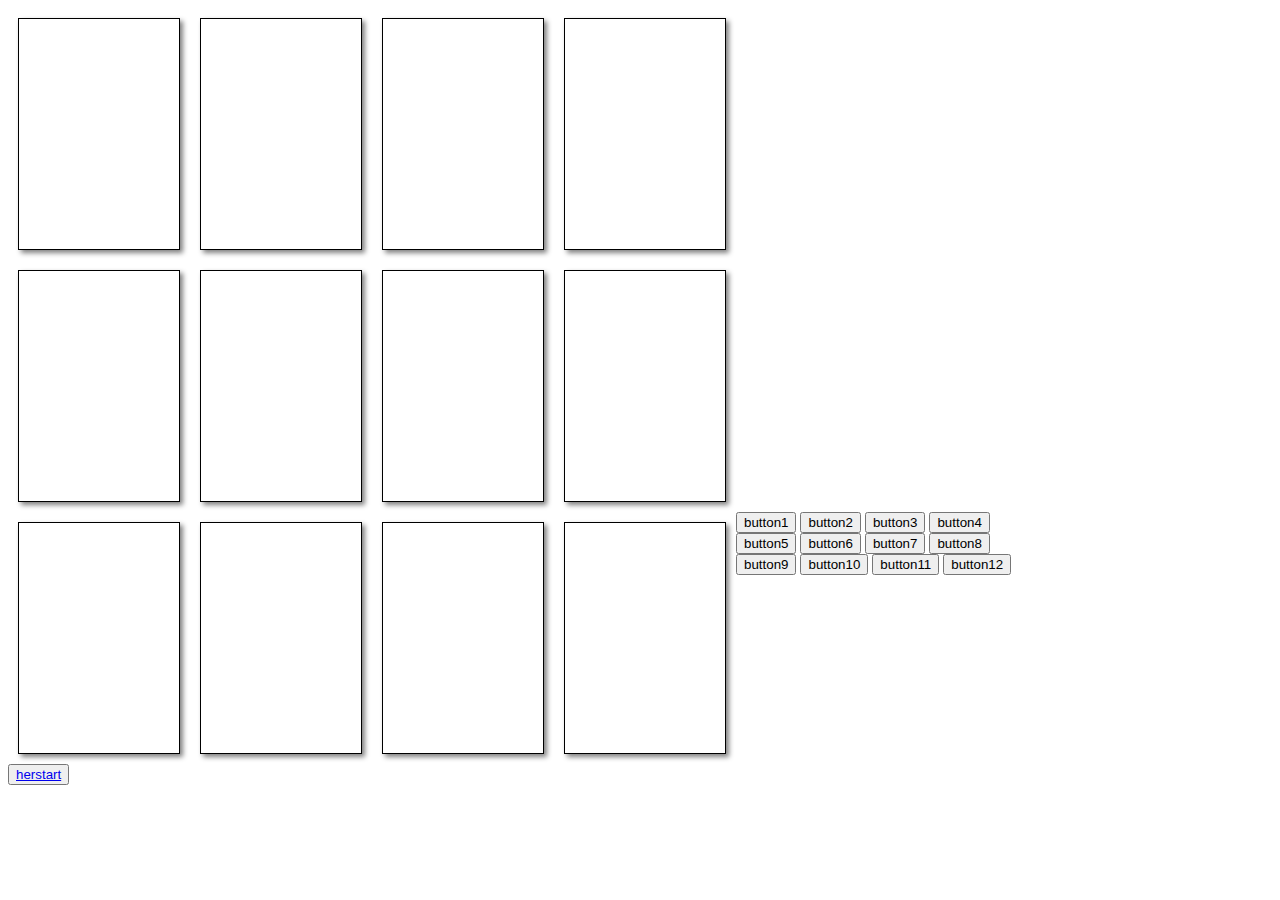
==== index.html @ ecd94c32 "Add files via upload" ====
<!DOCTYPE html>
<html lang="en">
<head>
  <meta charset="UTF-8">
  <meta name="viewport" content="width=device-width, initial-scale=1.0">
  <meta http-equiv="X-UA-Compatible" content="ie=edge">
  <link rel="stylesheet" href="style.css">
  <script src="script.js"s></script>
  <title>Document</title>
</head>
<body>
<div class="container">
 <div onclick="location.href='#';" style="cursor: pointer;" class="row">
  <div></div>
  <div></div>
  <div></div>
  <div></div>
 </div>
 <div onclick="location.href='#';" style="cursor: pointer;" class="row">
  <div></div>
  <div></div>
  <div></div>
  <div></div>
 </div>
 <div onclick="location.href='#';" style="cursor: pointer;" class="row">
  <div></div>
  <div></div>
  <div></div>
  <div></div>
 </div>
 </div>
 <div onclick="location.href='#';" style="cursor: pointer;" class="button"></div>
 <button id = "button" class="link">button1</button>
 <button id = "button" class="link">button2</button>
 <button id = "button" class="link">button3</button>
 <button id = "button" class="link">button4</button>
 <div onclick="location.href='#';" style="cursor: pointer;" class="button"></div>
 <button id = "button" class="link">button5</button>
 <button id = "button" class="link">button6</button>
 <button id = "button" class="link">button7</button>
 <button id = "button" class="link">button8</button>
 <div onclick="location.href='#';" style="cursor: pointer;" class="button"></div>
 <button id = "button" class="link">button9</button>
 <button id = "button" class="link">button10</button>
 <button id = "button" class="link">button11</button>
 <button id = "button" class="link">button12</button>
 <div onclick="location.href='#';" style="cursor: pointer;" class="button"></div>
 </div>
 <form>
 <button class="button"><a href="start.html">herstart</a></button>
 </form>
</body>
</html>
---- style.css ----
div.container, div.row, form {
    clear: both;
    }
    div.row > div {
    position: relative;
    float: left;
    width: 100px;
    height: 170px;
    padding: 30px;
    margin: 10px;
    border: 1px solid black;
    box-shadow: 3px 3px 5px grey;
    vertical-align: bottom;
    }
    div.row > div > img {
    display: inline-block;
    position: absolute;
    width: 100px;
    bottom: 30px;
    }
    .visible {
    visibility: visible;
    }
    .hidden {
    visibility: hidden;
    }
    .done {
    visibility: visible;
    }
   div.button > button{
    display: inline-block;
    position: absolute;
    width: 100px;
    bottom: 30px;
    }
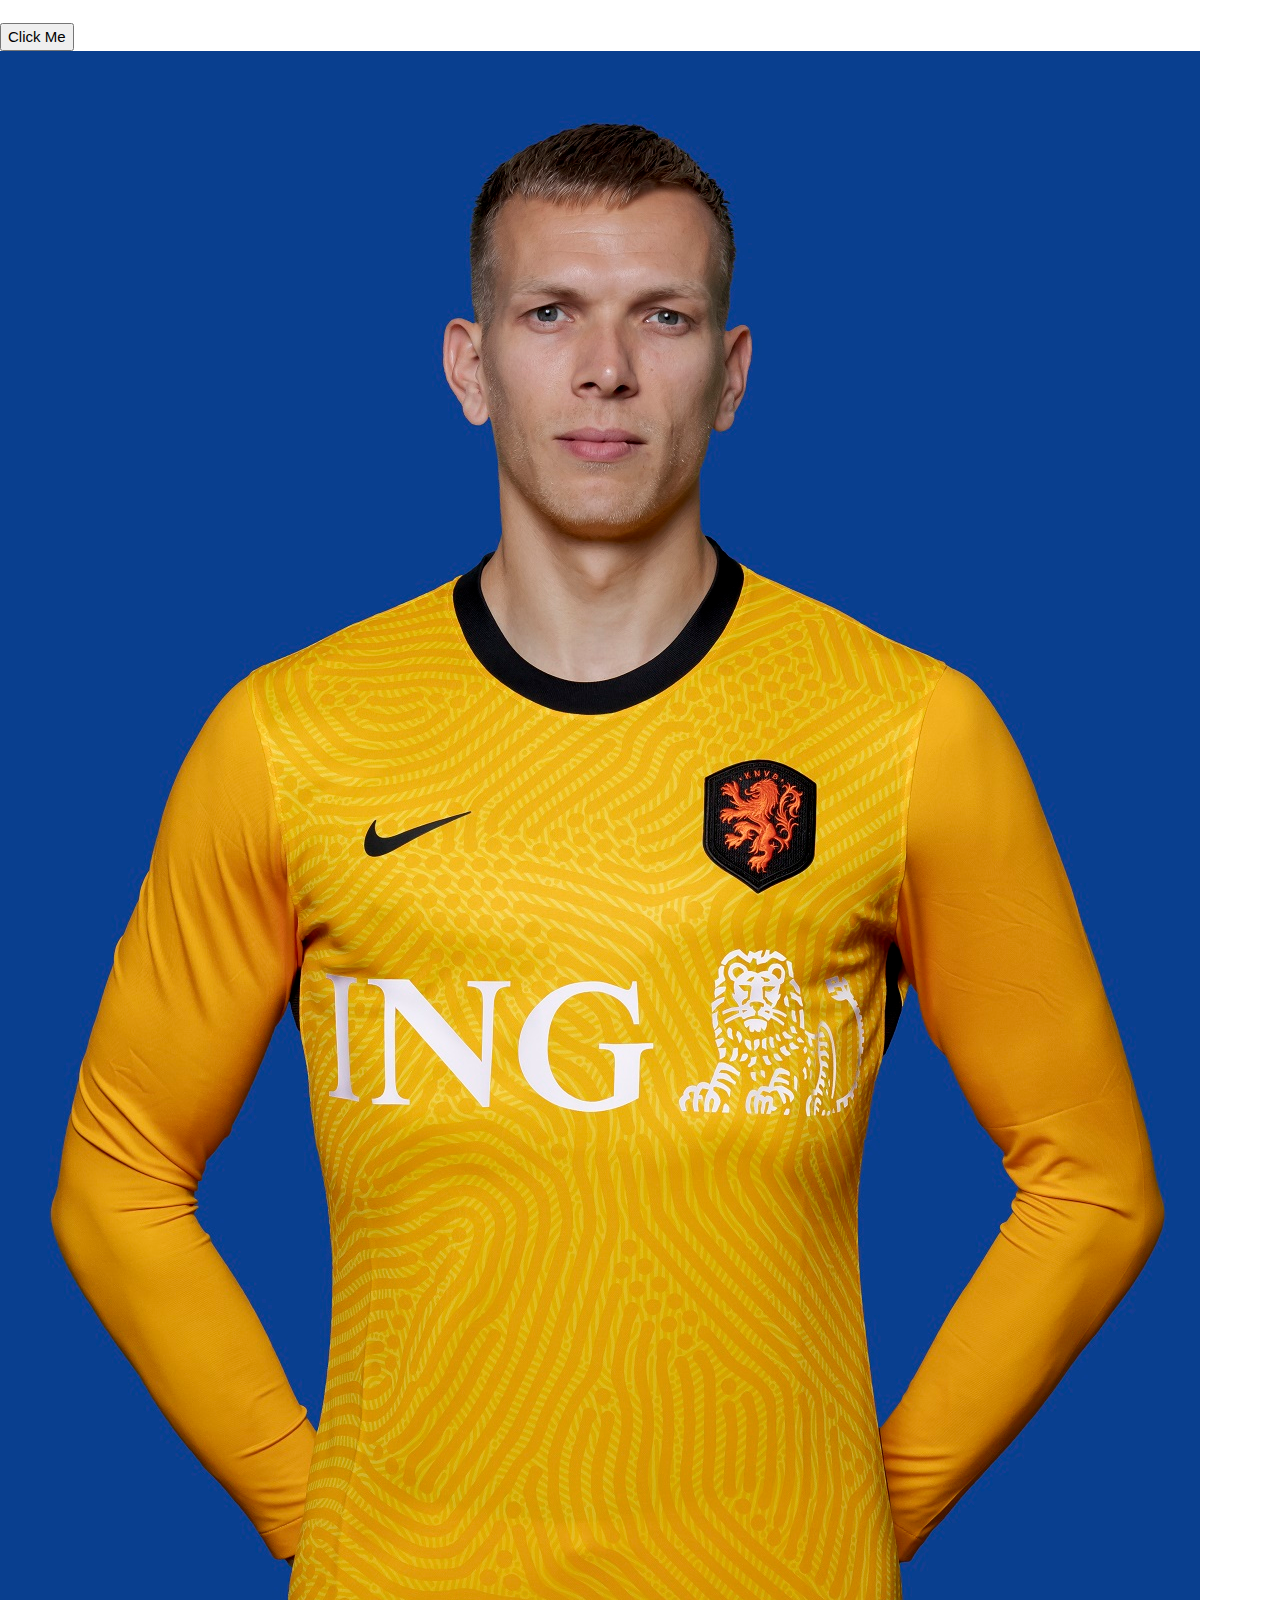
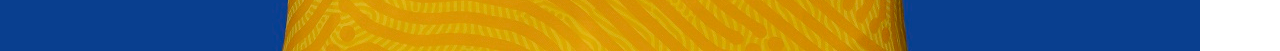
==== commit 7b38c49c: "Update index.html" ====
--- a/index.html
+++ b/index.html
@@ -1,53 +1,23 @@
 <!DOCTYPE html>
 <html lang="en">
 <head>
-  <meta charset="UTF-8">
-  <meta name="viewport" content="width=device-width, initial-scale=1.0">
-  <meta http-equiv="X-UA-Compatible" content="ie=edge">
-  <link rel="stylesheet" href="style.css">
-  <script src="script.js"s></script>
+ <meta charset="utf-8">
+    <meta name="viewport" content="width=device-width, initial-scale=1, shrink-to-fit=no">
+	<link rel="stylesheet" href="https://stackpath.bootstrapcdn.com/bootstrap/4.5.0/css/bootstrap.min.css" integrity="sha384-9aIt2nRpC12Uk9gS9baDl411NQApFmC26EwAOH8WgZl5MYYxFfc+NcPb1dKGj7Sk" crossorigin="anonymous">
+	<link rel="stylesheet" href="style.css">
+	<link rel="stylesheet" href="https://www.w3schools.com/w3css/4/w3.css"> 
+	<title>trainer</title>
   <title>Document</title>
 </head>
 <body>
-<div class="container">
- <div onclick="location.href='#';" style="cursor: pointer;" class="row">
-  <div></div>
-  <div></div>
-  <div></div>
-  <div></div>
- </div>
- <div onclick="location.href='#';" style="cursor: pointer;" class="row">
-  <div></div>
-  <div></div>
-  <div></div>
-  <div></div>
- </div>
- <div onclick="location.href='#';" style="cursor: pointer;" class="row">
-  <div></div>
-  <div></div>
-  <div></div>
-  <div></div>
- </div>
- </div>
- <div onclick="location.href='#';" style="cursor: pointer;" class="button"></div>
- <button id = "button" class="link">button1</button>
- <button id = "button" class="link">button2</button>
- <button id = "button" class="link">button3</button>
- <button id = "button" class="link">button4</button>
- <div onclick="location.href='#';" style="cursor: pointer;" class="button"></div>
- <button id = "button" class="link">button5</button>
- <button id = "button" class="link">button6</button>
- <button id = "button" class="link">button7</button>
- <button id = "button" class="link">button8</button>
- <div onclick="location.href='#';" style="cursor: pointer;" class="button"></div>
- <button id = "button" class="link">button9</button>
- <button id = "button" class="link">button10</button>
- <button id = "button" class="link">button11</button>
- <button id = "button" class="link">button12</button>
- <div onclick="location.href='#';" style="cursor: pointer;" class="button"></div>
- </div>
- <form>
- <button class="button"><a href="start.html">herstart</a></button>
- </form>
+	<div id="progressBarrContainer">
+  	<div id="progressBarr"></div>
+	</div>
+	<br>
+	<button onclick="move()">Click Me</button>
+	</br>
+	<div id="name-container" class="w3-col s6"></div>
+	<div id="image-container" class="w3-col s6"></div>
+	<script src="script.js"></script> 
 </body>
-</html>+</html>
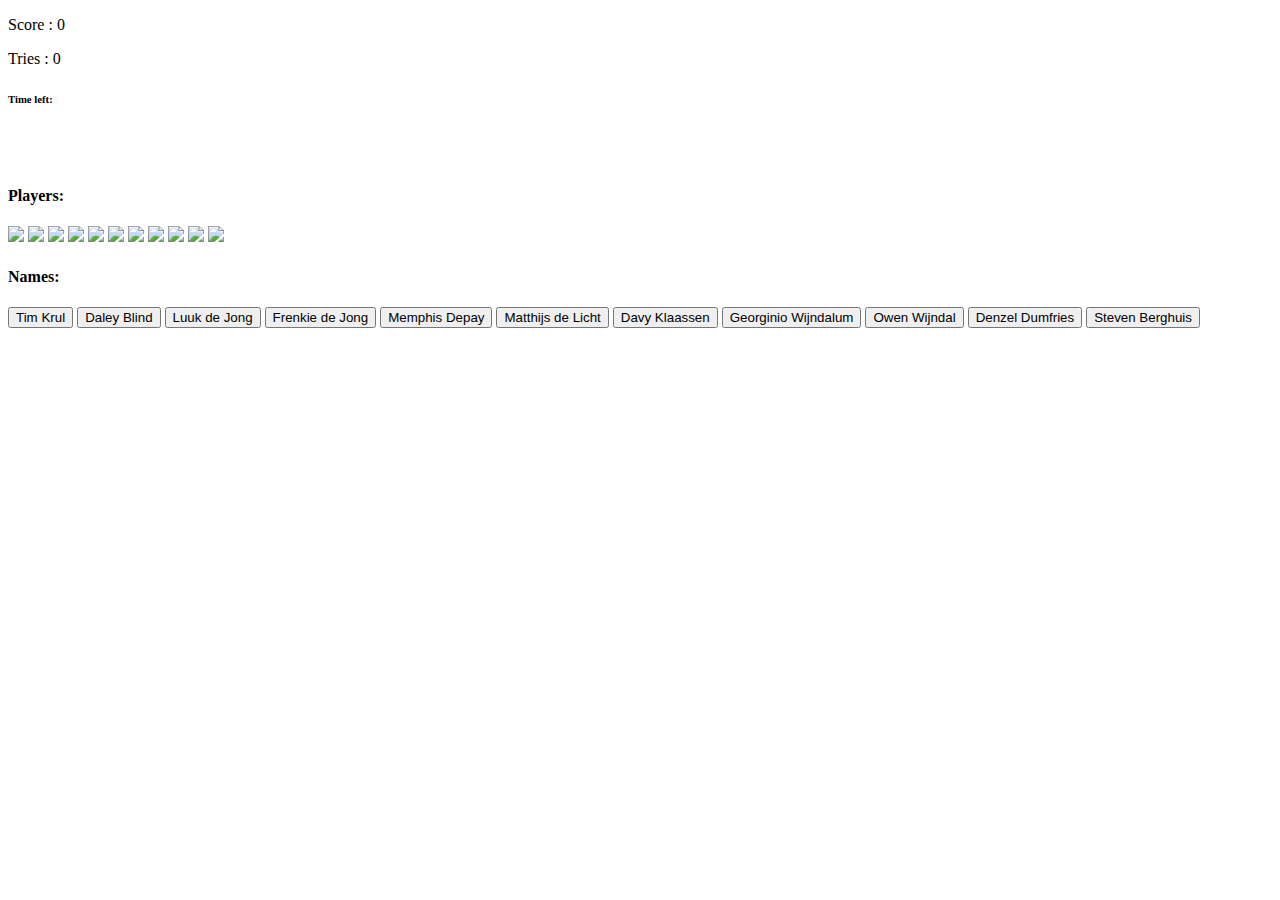
==== commit d5e5a8eb: "Update index.html" ====
--- a/index.html
+++ b/index.html
@@ -1,23 +1,53 @@
 <!DOCTYPE html>
-<html lang="en">
+<html>
 <head>
- <meta charset="utf-8">
-    <meta name="viewport" content="width=device-width, initial-scale=1, shrink-to-fit=no">
-	<link rel="stylesheet" href="https://stackpath.bootstrapcdn.com/bootstrap/4.5.0/css/bootstrap.min.css" integrity="sha384-9aIt2nRpC12Uk9gS9baDl411NQApFmC26EwAOH8WgZl5MYYxFfc+NcPb1dKGj7Sk" crossorigin="anonymous">
-	<link rel="stylesheet" href="style.css">
-	<link rel="stylesheet" href="https://www.w3schools.com/w3css/4/w3.css"> 
-	<title>trainer</title>
-  <title>Document</title>
+	<title>Players</title>
+	<link rel="stylesheet" type="text/css" href="style.css">
+	<link href="https://www.w3schools.com/w3css/4/w3.css">
 </head>
-<body>
-	<div id="progressBarrContainer">
-  	<div id="progressBarr"></div>
-	</div>
-	<br>
-	<button onclick="move()">Click Me</button>
-	</br>
-	<div id="name-container" class="w3-col s6"></div>
-	<div id="image-container" class="w3-col s6"></div>
-	<script src="script.js"></script> 
+<body class="w3-white">
+	<p class="text-white">Score : <span id="score">0</span></p>
+	<p class="text-white">Tries : <span id="tries">0</span></p>
+	<div class="">
+		<h6 class="text-align:left text-white">Time left: <span id="timer"></span></h6>
+    </div>
+	<br><br>
+ 	
+	<div class="col-12 row">
+		<div class="col-6 row">
+			<h4 class="text-white">Players:</h4>
+			<img id="img-0" src="" class="w-25 d-block players">
+			<img id="img-1" src="" class="w-25 d-block players">
+			<img id="img-2" src="" class="w-25 d-block players">
+			<img id="img-3" src="" class="w-25 d-block players">
+			<img id="img-4" src="" class="w-25 d-block players">
+			<img id="img-5" src="" class="w-25 d-block players">
+			<img id="img-6" src="" class="w-25 d-block players">
+			<img id="img-7" src="" class="w-25 d-block players">
+			<img id="img-8" src="" class="w-25 d-block players">
+			<img id="img-9" src="" class="w-25 d-block players">
+			<img id="img-10" src="" class="w-25 d-block players">
+		</div>
+
+	<div class="col-6 text-white">
+		<div id="names" class="">
+			<h4 class="text-white">Names:</h4>
+			<button id="btn-0" class=" namePlayer">Tim Krul</button>
+			<button id="btn-1" class="> namePlayer">Matthijs de Licht</button>
+			<button id="btn-2" class="> namePlayer">Owen Wijndal</button>
+			<button id="btn-3" class="> namePlayer">Davy Klaassen</button>
+			<button id="btn-4" class="> namePlayer">Georginio Wijndalum</button>
+			<button id="btn-5" class="> namePlayer">Memphis Depay</button>
+			<button id="btn-6" class="> namePlayer">Steven Berghuis</button>
+			<button id="btn-7" class="> namePlayer">Daley Blind</button>
+			<button id="btn-8" class="> namePlayer">Luuk de Jong</button>
+			<button id="btn-9" class="> namePlayer">Frenkie de Jong</button>
+			<button id="btn-10" class="> namePlayer">Denzel Dumfries</button>
+		</div>
+	</div>	
+</div>
+	
+
+<script type="text/javascript" src="script.js"></script>
 </body>
 </html>
--- a/style.css
+++ b/style.css
@@ -1,35 +1,53 @@
-div.container, div.row, form {
-    clear: both;
-    }
-    div.row > div {
-    position: relative;
-    float: left;
-    width: 100px;
-    height: 170px;
-    padding: 30px;
-    margin: 10px;
-    border: 1px solid black;
-    box-shadow: 3px 3px 5px grey;
-    vertical-align: bottom;
-    }
-    div.row > div > img {
-    display: inline-block;
-    position: absolute;
-    width: 100px;
-    bottom: 30px;
-    }
-    .visible {
-    visibility: visible;
-    }
-    .hidden {
-    visibility: hidden;
-    }
-    .done {
-    visibility: visible;
-    }
-   div.button > button{
-    display: inline-block;
-    position: absolute;
-    width: 100px;
-    bottom: 30px;
-    }+#start {
+  margin-top: 50%;
+}
+
+body {
+  background: url('img/groepsfoto.png') no-repeat center center fixed; 
+  -webkit-background-size: cover;
+  -moz-background-size: cover;
+  -o-background-size: cover;
+  background-size: cover;
+}
+
+.afb {
+  margin: 5px;
+  border: solid;
+  border-color: black;
+  display: inline-grid;
+  width: 170px
+}
+
+.naam {
+  background-color: white;
+  color: red;
+  margin: 5px;
+  border: solid;
+  border-color: black;
+  width: 350px;
+  display: inline-grid;
+}
+
+#image-container {
+  margin-top: 100px;
+}
+
+
+#name-container {
+  margin-top: 100px;
+}
+
+#progressBarrContainer {
+    width: 80%;
+    background-color: #ddd;
+  border: solid;
+  border-color: black;
+  margin: auto;
+    margin-top: 50px;
+}
+
+#progressBarr {
+    width: 0%;
+    height: 20px;
+    background-color: #4CAF50;
+}
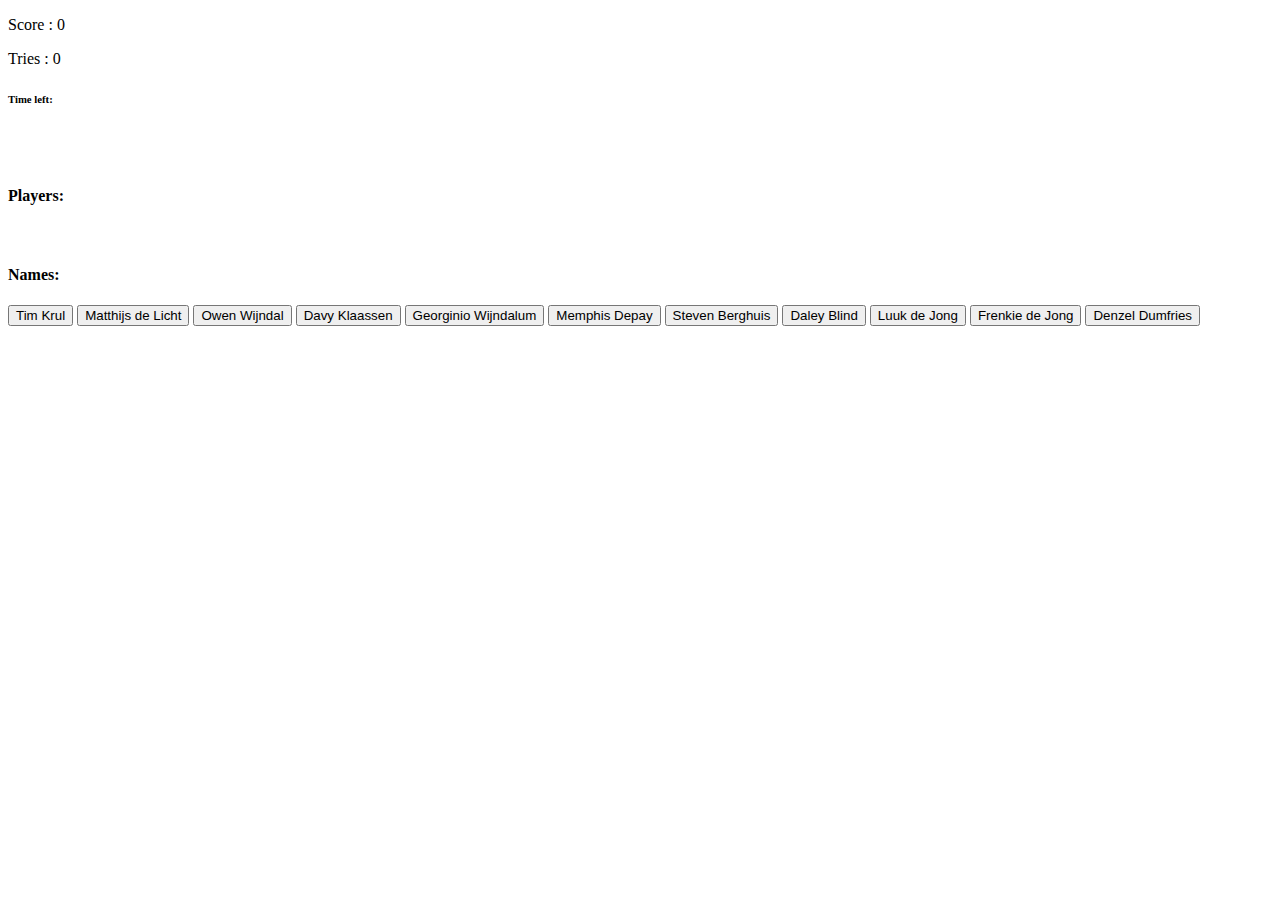
==== commit 5ceee4c4: "Update index.html" ====
--- a/index.html
+++ b/index.html
@@ -47,6 +47,7 @@
 	</div>	
 </div>
 	
+	
 
 <script type="text/javascript" src="script.js"></script>
 </body>
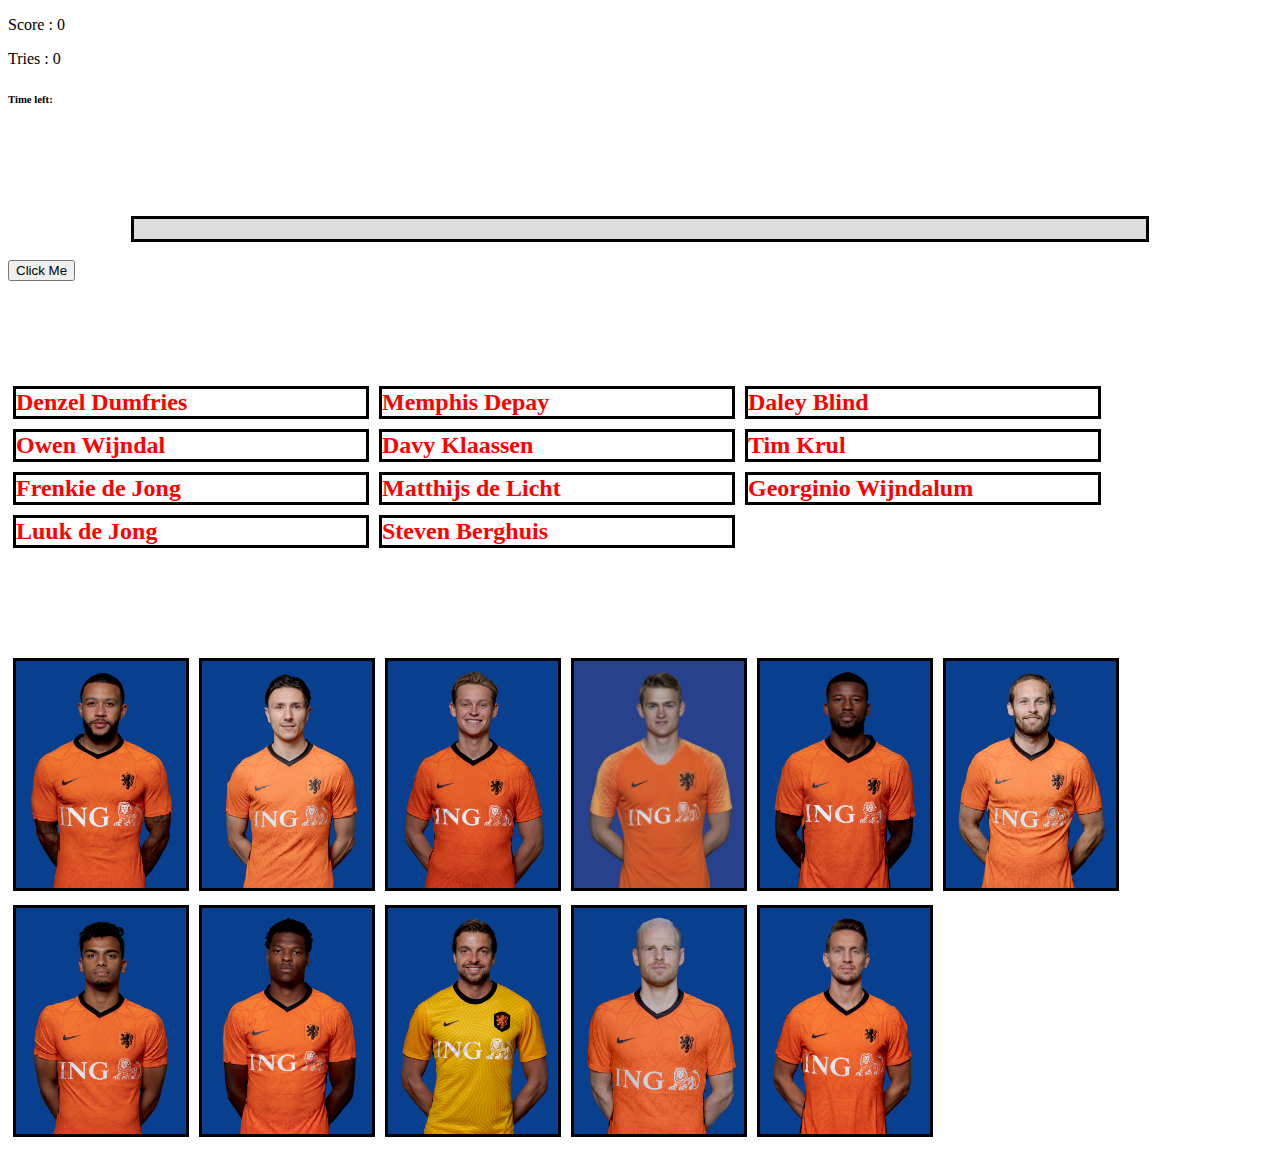
==== commit bff1b518: "Update index.html" ====
--- a/index.html
+++ b/index.html
@@ -12,43 +12,14 @@
 		<h6 class="text-align:left text-white">Time left: <span id="timer"></span></h6>
     </div>
 	<br><br>
- 	
-	<div class="col-12 row">
-		<div class="col-6 row">
-			<h4 class="text-white">Players:</h4>
-			<img id="img-0" src="" class="w-25 d-block players">
-			<img id="img-1" src="" class="w-25 d-block players">
-			<img id="img-2" src="" class="w-25 d-block players">
-			<img id="img-3" src="" class="w-25 d-block players">
-			<img id="img-4" src="" class="w-25 d-block players">
-			<img id="img-5" src="" class="w-25 d-block players">
-			<img id="img-6" src="" class="w-25 d-block players">
-			<img id="img-7" src="" class="w-25 d-block players">
-			<img id="img-8" src="" class="w-25 d-block players">
-			<img id="img-9" src="" class="w-25 d-block players">
-			<img id="img-10" src="" class="w-25 d-block players">
-		</div>
+ 	<div id="progressBarrContainer">
+  	<div id="progressBarr"></div>
+	</div>
+	<br>
+	<button onclick="move()">Click Me</button>
 
-	<div class="col-6 text-white">
-		<div id="names" class="">
-			<h4 class="text-white">Names:</h4>
-			<button id="btn-0" class=" namePlayer">Tim Krul</button>
-			<button id="btn-1" class="> namePlayer">Matthijs de Licht</button>
-			<button id="btn-2" class="> namePlayer">Owen Wijndal</button>
-			<button id="btn-3" class="> namePlayer">Davy Klaassen</button>
-			<button id="btn-4" class="> namePlayer">Georginio Wijndalum</button>
-			<button id="btn-5" class="> namePlayer">Memphis Depay</button>
-			<button id="btn-6" class="> namePlayer">Steven Berghuis</button>
-			<button id="btn-7" class="> namePlayer">Daley Blind</button>
-			<button id="btn-8" class="> namePlayer">Luuk de Jong</button>
-			<button id="btn-9" class="> namePlayer">Frenkie de Jong</button>
-			<button id="btn-10" class="> namePlayer">Denzel Dumfries</button>
-		</div>
-	</div>	
-</div>
-	
-	
-
-<script type="text/javascript" src="script.js"></script>
+	<div id="name-container" class="w3-col s6"></div>
+	<div id="image-container" class="w3-col s6"></div>
+	<script src="script.js"></script> 
 </body>
 </html>
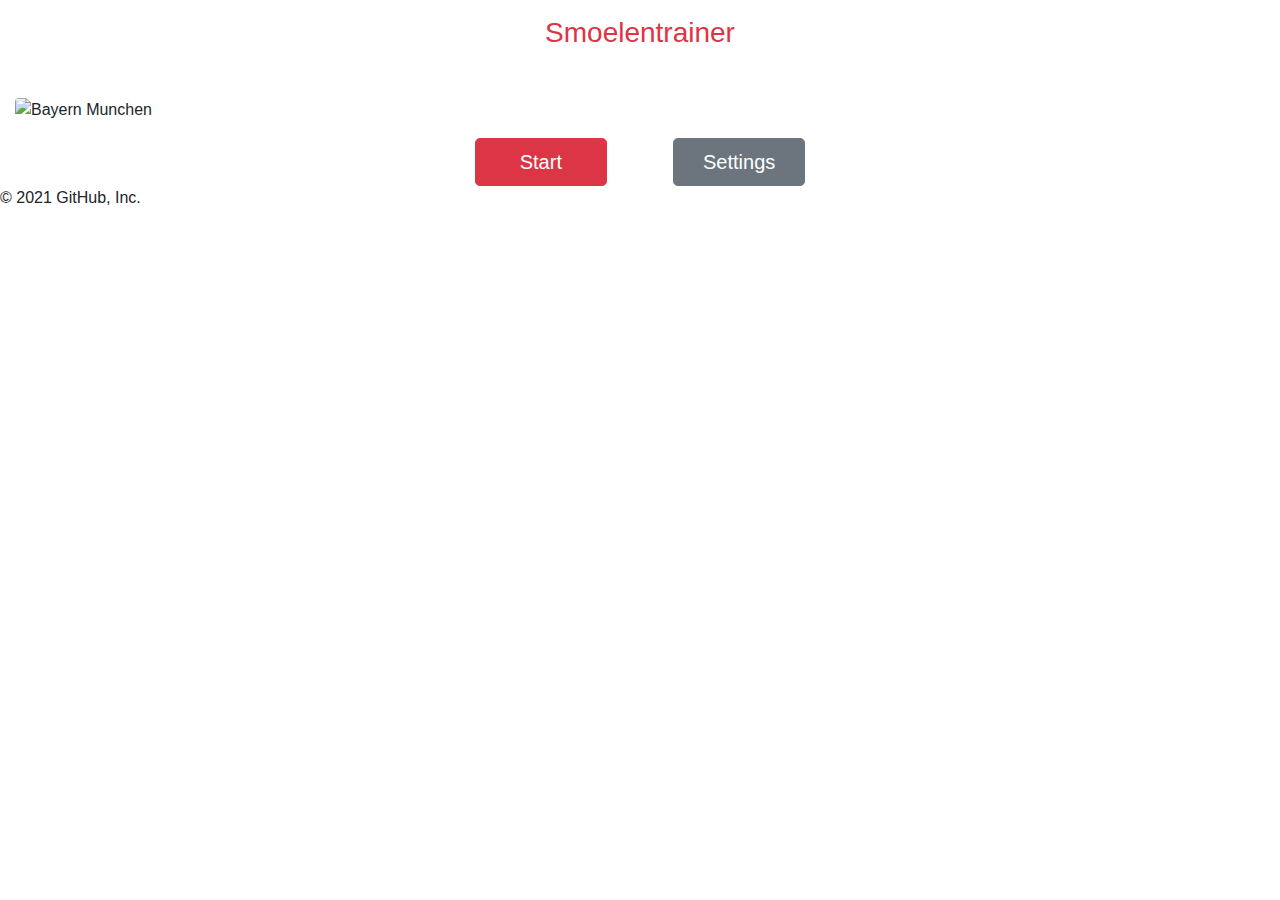
==== commit a9c4e526: "Add files via upload" ====
--- a/index.html
+++ b/index.html
@@ -1,25 +1,25 @@
 <!DOCTYPE html>
 <html>
 <head>
-	<title>Players</title>
-	<link rel="stylesheet" type="text/css" href="style.css">
-	<link href="https://www.w3schools.com/w3css/4/w3.css">
+    <title>Smoelentrainer</title>
+    <link rel="stylesheet" type="text/css" href="style.css">
+    <link rel="stylesheet" href="https://stackpath.bootstrapcdn.com/bootstrap/4.3.1/css/bootstrap.min.css" integrity="sha384-ggOyR0iXCbMQv3Xipma34MD+dH/1fQ784/j6cY/iJTQUOhcWr7x9JvoRxT2MZw1T" crossorigin="anonymous">
 </head>
-<body class="w3-white">
-	<p class="text-white">Score : <span id="score">0</span></p>
-	<p class="text-white">Tries : <span id="tries">0</span></p>
-	<div class="">
-		<h6 class="text-align:left text-white">Time left: <span id="timer"></span></h6>
-    </div>
-	<br><br>
- 	<div id="progressBarrContainer">
-  	<div id="progressBarr"></div>
-	</div>
-	<br>
-	<button onclick="move()">Click Me</button>
+<body>
+	<section class="col-12">
+		<h3 class="text-center mt-3 text-danger">Smoelentrainer</h3>
+	</section>
 
-	<div id="name-container" class="w3-col s6"></div>
-	<div id="image-container" class="w3-col s6"></div>
-	<script src="script.js"></script> 
+	<section class="col-12">
+		<img src="img/groepsfoto.png" class="rounded mx-auto d-block mt-5" alt="Bayern Munchen">
+	</section>
+	<section class="row col-4 mx-auto">
+		<button id="start" class="col-4 btn btn-danger btn-lg mx-auto d-block mt-3">Start</button>
+		<button id="settings" class="col-4 btn btn-secondary btn-lg mx-auto d-block mt-3">Settings</button>
+	</section>
+
+
+<script type="text/javascript" src="script.js"></script>
 </body>
 </html>
+© 2021 GitHub, Inc.--- a/style.css
+++ b/style.css
@@ -1,53 +1,30 @@
-#start {
-  margin-top: 50%;
+body{
+  overflow-x: hidden;
 }
 
-body {
-  background: url('img/groepsfoto.png') no-repeat center center fixed; 
-  -webkit-background-size: cover;
-  -moz-background-size: cover;
-  -o-background-size: cover;
-  background-size: cover;
-}
-
-.afb {
-  margin: 5px;
-  border: solid;
-  border-color: black;
-  display: inline-grid;
-  width: 170px
-}
-
-.naam {
-  background-color: white;
-  color: red;
-  margin: 5px;
-  border: solid;
-  border-color: black;
-  width: 350px;
-  display: inline-grid;
-}
-
-#image-container {
-  margin-top: 100px;
+.item { 
+  	vertical-align: middle;
+  	line-height: 10rem;
 }
 
 
-#name-container {
-  margin-top: 100px;
+@keyframes animationName {
+		0% { transform: translate(1px, 1px) rotate(0deg); }
+  		10% { transform: translate(-1px, -2px) rotate(-1deg); }
+  		20% { transform: translate(-3px, 0px) rotate(1deg); }
+  		30% { transform: translate(3px, 2px) rotate(0deg); }
+  		40% { transform: translate(1px, -1px) rotate(1deg); }
+  		50% { transform: translate(-1px, 2px) rotate(-1deg); }
+  		60% { transform: translate(-3px, 1px) rotate(0deg); }
+  		70% { transform: translate(3px, 1px) rotate(-1deg); }
+  		80% { transform: translate(-1px, -1px) rotate(1deg); }
+  		90% { transform: translate(1px, 2px) rotate(0deg); }
+  		100% { transform: translate(1px, -2px) rotate(-1deg); }
 }
 
-#progressBarrContainer {
-    width: 80%;
-    background-color: #ddd;
-  border: solid;
-  border-color: black;
-  margin: auto;
-    margin-top: 50px;
+.borderActive{
+  outline-style: solid;
+  outline-offset: -0.5rem;
+  outline-width: 0.5rem;
+  outline-color: black;
 }
-
-#progressBarr {
-    width: 0%;
-    height: 20px;
-    background-color: #4CAF50;
-}
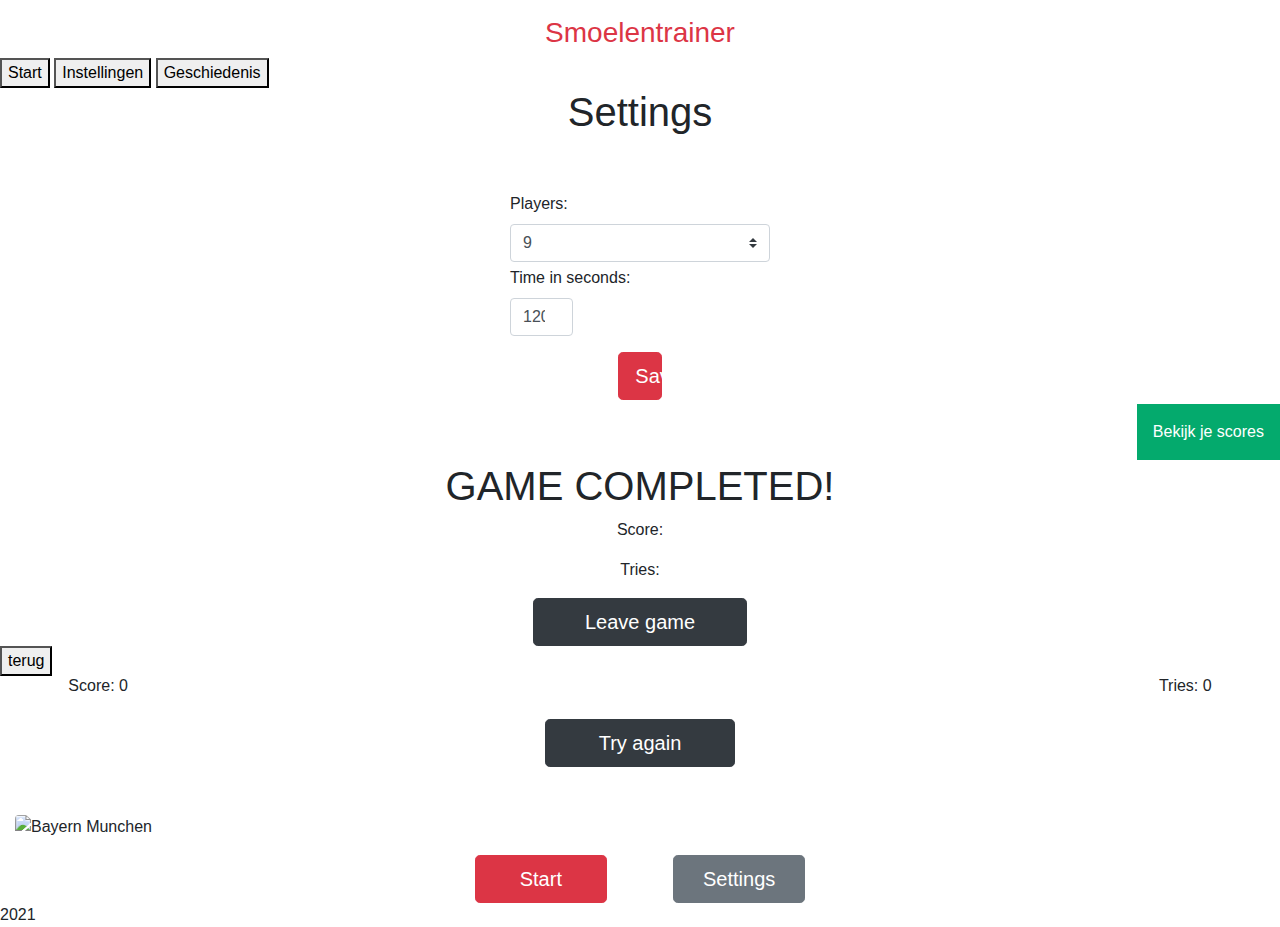
==== commit 70b9880a: "Update index.html" ====
--- a/index.html
+++ b/index.html
@@ -8,6 +8,132 @@
 <body>
 	<section class="col-12">
 		<h3 class="text-center mt-3 text-danger">Smoelentrainer</h3>
+	</section>
+	 <div id="startPagina">
+
+            <button id="startKnop">Start</button>
+            <button id="instellingenKnop">Instellingen</button>
+            <button id="geschiedenisKnop">Geschiedenis</button>
+            
+    </div>
+    <!-- Eind startPagina-->
+
+    <!-- Begin instellingenPagina-->
+    <div id="instellingenPagina">
+	<h1 class="text-center">Settings</h1>
+	<form id="formSettings">
+	  	<div class="col-3 mx-auto align-items-center">
+	    	<div class="col-auto my-1">
+	      	  <label class="mr-sm-2 mt-5" for="inlineFormCustomSelect">Players:</label>
+	      		<select name="people" class="custom-select mr-sm-2" id="inlineFormCustomSelect">
+	        		<option value="4">4</option>
+	        		<option value="5">5</option>
+	        		<option value="6">6</option>
+	        		<option value="7">7</option>
+	        		<option value="8">8</option>
+	        		<option selected value="9">9</option>
+	      		</select>
+	    	</div>
+	    	<div class="col-auto my-1">
+	      		<div class="custom-control custom-checkbox mr-sm-2 p-0">
+	      			<label class="mr-sm-2" for="inlineFormCustomSelect">Time in seconds:</label>
+	        		<input class="form-control w-25" type="number" id="tentacles" name="time" value="120"
+       					min="30" max="180">
+	      		</div>
+	    	</div>
+	    	<div class="col-auto my-1">
+	      		<button id="save" type="submit" class="col-2 btn btn-danger btn-lg mx-auto d-block mt-3">Save </button>
+	    	</div>
+	  	</div>
+	</form>
+<script type="text/javascript" src="settings.js"></script>
+    </div>
+    <!-- Eind instellingenPagina-->
+
+    <!-- Begin geschiedenisPagina-->
+   <div class="dropdown">
+  <button onclick="myFunction()" class="dropbtn">Bekijk je scores</button>
+  <div id="myDropdown" class="dropdown-content">
+    <a>history</a>
+    </div>
+</div>
+
+ 
+<table border="0" cellspacing="0" width="100%">
+<tr style="font-family: Verdana, Tahoma, Arial; font-size: x-small; font-weight:bold">
+<td ID="Klok0" width=""></td>
+</tr>
+</table>
+	<title>Smoelentrainer</title>
+	<link rel="stylesheet" type="text/css" href="style.css">
+
+	<link rel="stylesheet" href="https://stackpath.bootstrapcdn.com/bootstrap/4.3.1/css/bootstrap.min.css" integrity="sha384-ggOyR0iXCbMQv3Xipma34MD+dH/1fQ784/j6cY/iJTQUOhcWr7x9JvoRxT2MZw1T" crossorigin="anonymous">
+</head>	
+	<h1 class="text-center">GAME COMPLETED!</h1>
+	<p class="text-center">Score: <span  id="scoreText"></span></p>
+	<p class="text-center">Tries: <span id="triesText"></span></p>
+
+	<a href="index.html" class="col-2 btn btn-dark btn-lg mx-auto d-block" role="button" aria-disabled="true">Leave game</a>
+<script type="text/javascript" src="ending.js"> </script>
+    <!-- Einde geschiedenisPagina-->
+
+    <!-- Begin blindeVlekPagina-->
+    <div id="blindeVlekPagina">
+        <div id="blindeVlekGeschiedenis"></div>
+        <button id="terugKnop3">terug</button>
+    </div>
+    <!-- Einde blindeVlekPagina-->
+
+    <!-- Begin smoelenTrainer-->
+    <div id="smoelenTrainer">
+       <section class="row justify-content-between col-11 mx-auto">
+		<h6 class="col-4 p-0">Score: <span id="scoreCounter">0</span></h6>
+		<h5 class="col-4 p-0 text-center"> <span id="timer"></span></h6>
+		<h6 class="col-4 p-0 text-right">Tries: <span id="triesCounter">0</span></h6>
+		
+	</section>
+
+	<section class="row justify-content-between mx-auto mb-5 col-11">
+		<div class="col-12 p-0 mx-auto bg-dark justify-content-center">
+		</div>
+
+		
+		<div class="col-6 row mt-2">
+			<img id="img-0" class="w-25 button d-block mr-2" src="">
+			<img id="img-1" class="w-25 button d-block mr-2" src="">
+			<img id="img-2" class="w-25 button d-block mr-2" src="">
+		</div>
+		<div class="col-6 row mt-2 justify-content-end">
+		  <a id="btn-0" class="button-2 w-25 text-white d-block bg-danger d-flex flex-wrap align-content-center justify-content-center mr-2"></a>
+		  <a id="btn-1" class="button-2 w-25 text-white d-block bg-danger d-flex flex-wrap align-content-center justify-content-center mr-2"></a>
+		  <a id="btn-2" class="button-2 w-25 text-white d-block bg-danger d-flex flex-wrap align-content-center justify-content-center mr-2"></a>
+		</div>
+
+		<div class="col-6 row mt-1">
+		  <img id="img-3" class="w-25 button d-block mr-2" src="">
+		  <img id="img-4" class="w-25 button d-block mr-2" src="">
+		  <img id="img-5" class="w-25 button d-block mr-2" src="">
+		</div>
+
+		<div class="col-6 row mt-1 justify-content-end">
+		 <a id="btn-3" class="button-2 w-25 text-white d-block bg-danger d-flex flex-wrap align-content-center justify-content-center mr-2"></a>
+		 <a id="btn-4" class="button-2 w-25 text-white d-block bg-danger d-flex flex-wrap align-content-center justify-content-center mr-2"></a>
+		 <a id="btn-5" class="button-2 w-25 text-white d-block bg-danger d-flex flex-wrap align-content-center justify-content-center mr-2"></a>
+		</div>
+
+
+		<div class="col-6 row mt-1">
+		 <img id="img-6" class="w-25 button d-block mr-2" src="">
+		 <img id="img-7" class="w-25 button d-block mr-2" src="">
+		 <img id="img-8" class="w-25 button d-block mr-2" src="">
+		</div>
+
+		<div class="col-6 row mt-1 justify-content-end">
+		<a id="btn-6" class="button-2 w-25 text-white d-block bg-danger d-flex flex-wrap align-content-center justify-content-center mr-2"></a>
+		<a id="btn-7" class="button-2 w-25 text-white d-block bg-danger d-flex flex-wrap align-content-center justify-content-center mr-2"></a>
+		<a id="btn-8" class="button-2 w-25 text-white d-block bg-danger d-flex flex-wrap align-content-center justify-content-center mr-2"></a>
+	    </div>
+	    <a href="" class="col-2 btn btn-dark btn-lg mx-auto d-block" role="button" aria-disabled="true">Try again</a>
 	</section>
 
 	<section class="col-12">
@@ -22,4 +148,4 @@
 <script type="text/javascript" src="script.js"></script>
 </body>
 </html>
-© 2021 GitHub, Inc.+2021 
--- a/style.css
+++ b/style.css
@@ -3,23 +3,26 @@
 }
 
 .item { 
-  	vertical-align: middle;
-  	line-height: 10rem;
+    vertical-align: middle;
+    line-height: 10rem;
 }
 
+.shakeAnimation{
+  animation: animationName 1s linear 1;
+}
 
 @keyframes animationName {
-		0% { transform: translate(1px, 1px) rotate(0deg); }
-  		10% { transform: translate(-1px, -2px) rotate(-1deg); }
-  		20% { transform: translate(-3px, 0px) rotate(1deg); }
-  		30% { transform: translate(3px, 2px) rotate(0deg); }
-  		40% { transform: translate(1px, -1px) rotate(1deg); }
-  		50% { transform: translate(-1px, 2px) rotate(-1deg); }
-  		60% { transform: translate(-3px, 1px) rotate(0deg); }
-  		70% { transform: translate(3px, 1px) rotate(-1deg); }
-  		80% { transform: translate(-1px, -1px) rotate(1deg); }
-  		90% { transform: translate(1px, 2px) rotate(0deg); }
-  		100% { transform: translate(1px, -2px) rotate(-1deg); }
+    0% { transform: translate(1px, 1px) rotate(0deg); }
+      10% { transform: translate(-1px, -2px) rotate(-1deg); }
+      20% { transform: translate(-3px, 0px) rotate(1deg); }
+      30% { transform: translate(3px, 2px) rotate(0deg); }
+      40% { transform: translate(1px, -1px) rotate(1deg); }
+      50% { transform: translate(-1px, 2px) rotate(-1deg); }
+      60% { transform: translate(-3px, 1px) rotate(0deg); }
+      70% { transform: translate(3px, 1px) rotate(-1deg); }
+      80% { transform: translate(-1px, -1px) rotate(1deg); }
+      90% { transform: translate(1px, 2px) rotate(0deg); }
+      100% { transform: translate(1px, -2px) rotate(-1deg); }
 }
 
 .borderActive{
@@ -28,3 +31,43 @@
   outline-width: 0.5rem;
   outline-color: black;
 }
+.dropbtn {
+  background-color: #04AA6D;
+  color: white;
+  padding: 16px;
+  font-size: 16px;
+  border: none;
+  cursor: pointer;
+}
+
+.dropbtn:hover, .dropbtn:focus {
+  background-color: #3e8e41;
+}
+
+.dropdown {
+  float: right;
+  position: relative;
+  display: inline-block;
+}
+
+.dropdown-content {
+  display: none;
+  position: absolute;
+  background-color: #f1f1f1;
+  min-width: 160px;
+  overflow: auto;
+  box-shadow: 0px 8px 16px 0px rgba(0,0,0,0.2);
+  right: 0;
+  z-index: 1;
+}
+
+.dropdown-content a {
+  color: black;
+  padding: 12px 16px;
+  text-decoration: none;
+  display: block;
+}
+
+.dropdown a:hover {background-color: #ddd;}
+
+.show {display: block;}
--- a/style.css
+++ b/style.css
@@ -3,23 +3,26 @@
 }
 
 .item { 
-  	vertical-align: middle;
-  	line-height: 10rem;
+    vertical-align: middle;
+    line-height: 10rem;
 }
 
+.shakeAnimation{
+  animation: animationName 1s linear 1;
+}
 
 @keyframes animationName {
-		0% { transform: translate(1px, 1px) rotate(0deg); }
-  		10% { transform: translate(-1px, -2px) rotate(-1deg); }
-  		20% { transform: translate(-3px, 0px) rotate(1deg); }
-  		30% { transform: translate(3px, 2px) rotate(0deg); }
-  		40% { transform: translate(1px, -1px) rotate(1deg); }
-  		50% { transform: translate(-1px, 2px) rotate(-1deg); }
-  		60% { transform: translate(-3px, 1px) rotate(0deg); }
-  		70% { transform: translate(3px, 1px) rotate(-1deg); }
-  		80% { transform: translate(-1px, -1px) rotate(1deg); }
-  		90% { transform: translate(1px, 2px) rotate(0deg); }
-  		100% { transform: translate(1px, -2px) rotate(-1deg); }
+    0% { transform: translate(1px, 1px) rotate(0deg); }
+      10% { transform: translate(-1px, -2px) rotate(-1deg); }
+      20% { transform: translate(-3px, 0px) rotate(1deg); }
+      30% { transform: translate(3px, 2px) rotate(0deg); }
+      40% { transform: translate(1px, -1px) rotate(1deg); }
+      50% { transform: translate(-1px, 2px) rotate(-1deg); }
+      60% { transform: translate(-3px, 1px) rotate(0deg); }
+      70% { transform: translate(3px, 1px) rotate(-1deg); }
+      80% { transform: translate(-1px, -1px) rotate(1deg); }
+      90% { transform: translate(1px, 2px) rotate(0deg); }
+      100% { transform: translate(1px, -2px) rotate(-1deg); }
 }
 
 .borderActive{
@@ -28,3 +31,43 @@
   outline-width: 0.5rem;
   outline-color: black;
 }
+.dropbtn {
+  background-color: #04AA6D;
+  color: white;
+  padding: 16px;
+  font-size: 16px;
+  border: none;
+  cursor: pointer;
+}
+
+.dropbtn:hover, .dropbtn:focus {
+  background-color: #3e8e41;
+}
+
+.dropdown {
+  float: right;
+  position: relative;
+  display: inline-block;
+}
+
+.dropdown-content {
+  display: none;
+  position: absolute;
+  background-color: #f1f1f1;
+  min-width: 160px;
+  overflow: auto;
+  box-shadow: 0px 8px 16px 0px rgba(0,0,0,0.2);
+  right: 0;
+  z-index: 1;
+}
+
+.dropdown-content a {
+  color: black;
+  padding: 12px 16px;
+  text-decoration: none;
+  display: block;
+}
+
+.dropdown a:hover {background-color: #ddd;}
+
+.show {display: block;}
